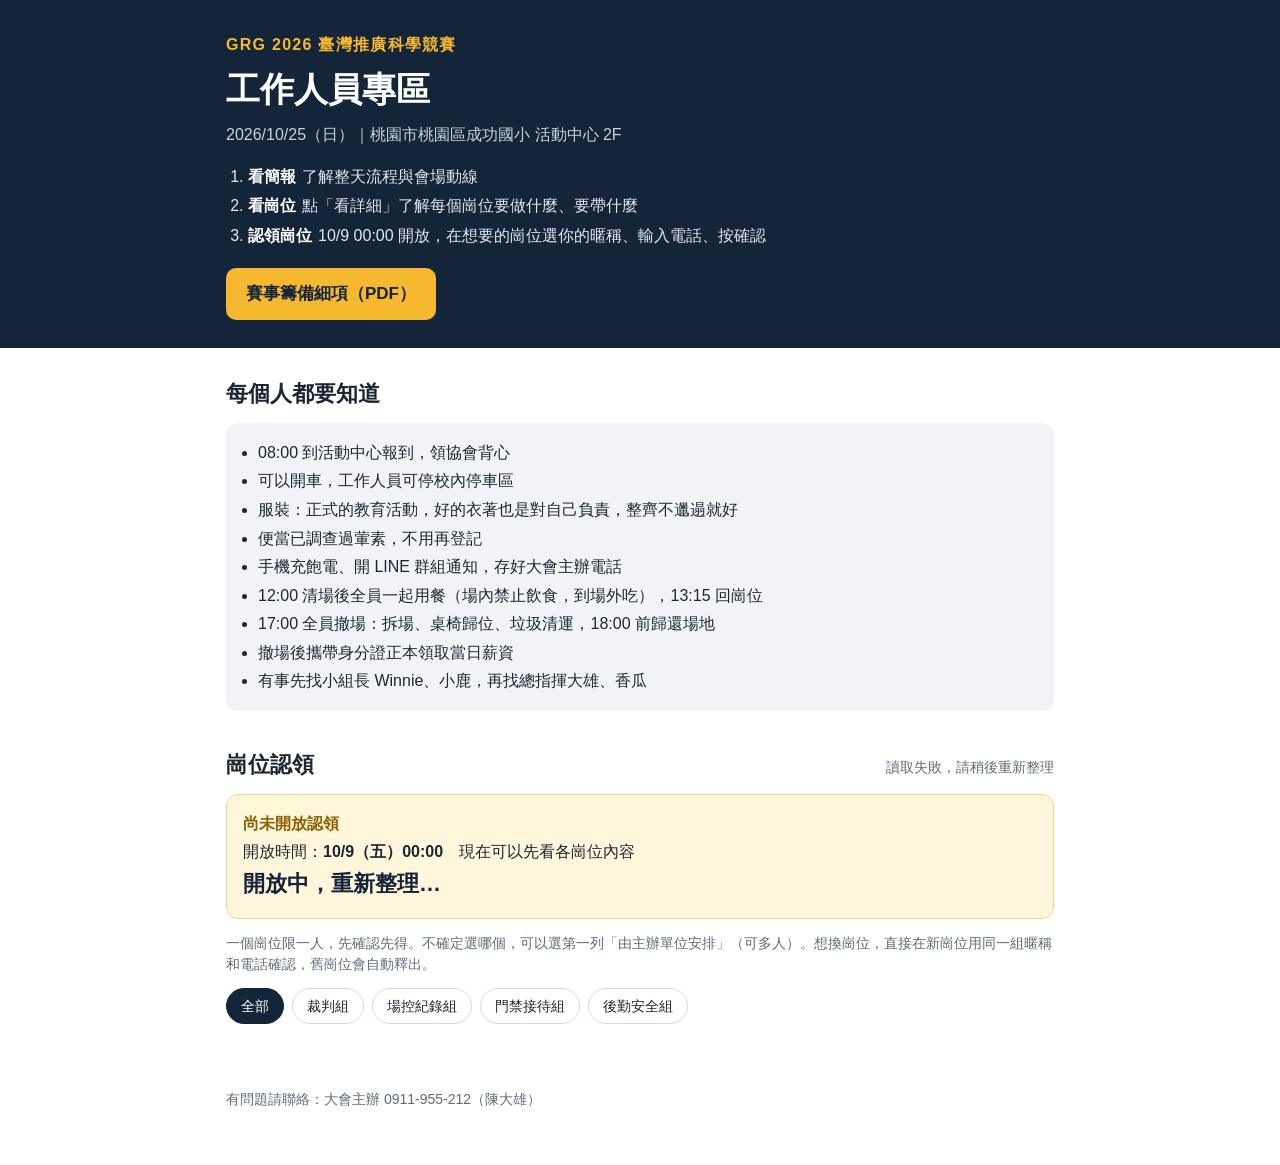
==== index.html @ 433b5f89 "開放時間星期修正：10/9 是星期五 Co-Authored-By: Claude Opus 5.5 <noreply@anthropic.com>" ====
<!doctype html>
<html lang="zh-Hant">
<head>
<meta charset="utf-8">
<meta name="viewport" content="width=device-width, initial-scale=1">
<meta name="robots" content="noindex, nofollow">
<title>GRG 2026 工作人員專區</title>
<link rel="stylesheet" href="style.css">
</head>
<body>
<header class="hero">
  <div class="wrap">
    <p class="kicker">GRG 2026 臺灣推廣科學競賽</p>
    <h1>工作人員專區</h1>
    <p class="meta" id="eventMeta"></p>
    <ol class="steps">
      <li><b>看簡報</b>了解整天流程與會場動線</li>
      <li><b>看崗位</b>點「看詳細」了解每個崗位要做什麼、要帶什麼</li>
      <li><b>認領崗位</b><span id="openText"></span>在想要的崗位選你的暱稱、輸入電話、按確認</li>
    </ol>
    <a class="btn-pdf" id="pdfBtn" target="_blank" rel="noopener">賽事籌備細項（PDF）</a>
  </div>
</header>

<main class="wrap">
  <section>
    <h2>每個人都要知道</h2>
    <ul class="common" id="common"></ul>
  </section>

  <section id="signup">
    <div class="sec-head">
      <h2>崗位認領</h2>
      <span class="count" id="countText"></span>
    </div>
    <div class="lockbox" id="lockbox">
      <p class="lock-title">尚未開放認領</p>
      <p>開放時間：<b>10/9（五）00:00</b>　現在可以先看各崗位內容</p>
      <p class="countdown" id="countdown"></p>
    </div>
    <p class="rule">一個崗位限一人，先確認先得。不確定選哪個，可以選第一列「由主辦單位安排」（可多人）。想換崗位，直接在新崗位用同一組暱稱和電話確認，舊崗位會自動釋出。</p>
    <div class="chips" id="chips"></div>
    <div class="rows" id="rows"></div>
  </section>

  <footer>
    <p id="contact"></p>
    <p class="demo" id="demoNote" hidden>示範模式：尚未連接後台，資料只存在這台裝置。</p>
  </footer>
</main>

<script src="config.js"></script>
<script src="roles.js"></script>
<script src="app.js"></script>
</body>
</html>
---- style.css ----
:root {
  --navy: #14253a; --red: #e23b32; --yellow: #f5b82e; --ink: #1d2733; --mute: #5e6b78;
  --line: #d5dbe1; --soft: #f1f3f6; --bg: #ffffff; --card: #ffffff;
  --g-race: #e23b32; --g-gate: #e0a21b; --g-score: #3a6fd8; --g-care: #1e9e8f;
}
* { box-sizing: border-box; }
body { margin: 0; background: var(--bg); color: var(--ink); font-family: "Microsoft JhengHei", "PingFang TC", "Noto Sans TC", sans-serif; line-height: 1.6; }
.wrap { max-width: 860px; margin: 0 auto; padding: 0 16px; }
h1 { font-size: 34px; margin: 4px 0 6px; }
h2 { font-size: 22px; margin: 0 0 12px; }

.hero { background: var(--navy); color: #fff; padding: 32px 0 28px; }
.kicker { color: var(--yellow); font-weight: 700; letter-spacing: .08em; margin: 0; }
.meta { color: #c9d3de; margin: 0 0 16px; }
.steps { margin: 0 0 20px; padding-left: 22px; color: #e3e8ee; }
.steps li { margin: 4px 0; }
.steps b { color: #fff; margin-right: 6px; }
.btn-pdf { display: inline-block; background: var(--yellow); color: var(--navy); font-weight: 700; padding: 12px 20px; border-radius: 10px; text-decoration: none; font-size: 17px; }
.btn-pdf:hover { filter: brightness(1.05); }

main section { padding: 28px 0 8px; }
.common { margin: 0; padding: 14px 14px 14px 32px; background: var(--soft); border-radius: 12px; }
.common li { margin: 3px 0; }

.sec-head { display: flex; align-items: baseline; justify-content: space-between; gap: 12px; }
.count { color: var(--mute); font-size: 14px; }
.chips { display: flex; flex-wrap: wrap; gap: 8px; margin: 0 0 14px; }
.chip { border: 1px solid var(--line); background: #fff; color: var(--ink); border-radius: 999px; padding: 6px 14px; font: inherit; font-size: 14px; font-weight: 400; cursor: pointer; }
.chip.on { background: var(--navy); color: #fff; border-color: var(--navy); }

.cards { display: grid; gap: 10px; }
details.card { border: 1px solid var(--line); border-radius: 12px; background: var(--card); overflow: hidden; }
details.card summary { list-style: none; cursor: pointer; padding: 12px 14px; display: grid; grid-template-columns: auto 1fr auto; gap: 4px 12px; align-items: center; }
details.card summary::-webkit-details-marker { display: none; }
.num { width: 40px; height: 40px; border-radius: 50%; color: #fff; display: grid; place-items: center; font-weight: 700; font-family: Arial, sans-serif; grid-row: span 2; }
.title { font-weight: 700; font-size: 16px; }
.short { color: var(--mute); font-size: 13.5px; grid-column: 2; }
.badge { font-size: 12.5px; padding: 3px 10px; border-radius: 999px; white-space: nowrap; grid-row: span 2; }
.badge.free { background: #e3f5ee; color: #13775f; }
.badge.taken { background: #fde8e6; color: #b42a22; }
.body { padding: 0 14px 14px; display: grid; gap: 10px; }
.body h4 { margin: 0 0 2px; font-size: 13.5px; color: var(--mute); }
.body ul { margin: 0; padding-left: 20px; }
.two { display: grid; grid-template-columns: 1fr 1fr; gap: 10px; }
.box { background: var(--soft); border-radius: 10px; padding: 10px 12px; }
.load { font-size: 13.5px; color: var(--mute); }

.lockbox { background: #fff6dc; border: 1px solid #f1d58a; border-radius: 12px; padding: 14px 16px; margin-bottom: 14px; }
.lockbox p { margin: 2px 0; }
.lock-title { font-weight: 700; color: #8a6200; }
.countdown { font-size: 22px; font-weight: 700; font-family: Arial, sans-serif; color: var(--navy); }
.form { display: grid; gap: 14px; background: var(--soft); padding: 16px; border-radius: 12px; }
.form.locked { opacity: .55; }
.form label { display: grid; gap: 6px; font-weight: 700; }
select, input { font: inherit; font-weight: 400; padding: 10px 12px; border: 1px solid var(--line); border-radius: 8px; background: #fff; width: 100%; }
.rule { margin: 0; font-size: 13.5px; color: var(--mute); }
.actions { display: flex; gap: 10px; flex-wrap: wrap; }
button { font: inherit; font-weight: 700; padding: 11px 20px; border-radius: 8px; border: 0; background: var(--red); color: #fff; cursor: pointer; }
button.ghost { background: #fff; color: var(--ink); border: 1px solid var(--line); }
button:disabled { cursor: not-allowed; opacity: .6; }
.msg { margin: 0; font-weight: 700; min-height: 1.6em; }
.msg.ok { color: #13775f; } .msg.err { color: #b42a22; }

table.status { width: 100%; border-collapse: collapse; font-size: 14.5px; }
.status th, .status td { border-bottom: 1px solid var(--line); padding: 7px 8px; text-align: left; }
.status th { color: var(--mute); font-weight: 700; }
.status td:first-child { width: 44px; color: var(--mute); font-family: Arial, sans-serif; }
.status .empty { color: #a9b4bf; }

footer { padding: 28px 0 40px; color: var(--mute); font-size: 14px; }
.demo { color: #8a6200; }

@media (max-width: 560px) {
  h1 { font-size: 28px; }
  .two { grid-template-columns: 1fr; }
  details.card summary { grid-template-columns: auto 1fr; }
  .badge { grid-row: auto; grid-column: 2; justify-self: start; }
}

/* ---------- 崗位認領列表 ---------- */
.rule { margin: 0 0 12px; }
.rows { display: grid; gap: 10px; }
.row { border: 1px solid var(--line); border-radius: 12px; padding: 12px 14px; background: #fff; display: grid; gap: 10px; }
.row.arrange { background: #fff8e6; border-color: #f1d58a; }
.row.is-taken { background: #fafbfc; }
.row-head { display: grid; grid-template-columns: auto 1fr auto; gap: 12px; align-items: center; }
.row-title { display: grid; }
.num.star { background: var(--yellow); color: var(--navy); font-size: 18px; grid-row: auto; }
.row-head .num, .row-head .badge { grid-row: auto; }
.names { margin: 0; font-size: 14.5px; }
.act { display: grid; grid-template-columns: 1.3fr 1fr auto; gap: 8px; align-items: center; }
.act select, .act input { padding: 9px 10px; }
.taken-act { grid-template-columns: 1fr auto; }
.who { font-weight: 700; color: #13775f; }
button.small { padding: 8px 14px; font-size: 14px; }
button.link { background: none; color: var(--mute); padding: 0; font-weight: 400; font-size: 13.5px; text-decoration: underline; justify-self: start; }
.row-hint { margin: -4px 0 0; font-size: 13px; color: #8a6200; }
.row-msg { margin: -2px 0 0; font-weight: 700; font-size: 14.5px; }
.row-msg.ok { color: #13775f; } .row-msg.err { color: #b42a22; }
.row details summary { cursor: pointer; color: var(--g-score); font-size: 14px; }
.row details .body { padding: 10px 0 0; }
@media (max-width: 560px) {
  .act { grid-template-columns: 1fr; }
  .act button { width: 100%; }
  .taken-act { grid-template-columns: 1fr auto; }
  .taken-act button { width: auto; }
}
.row-title .short { grid-column: auto; }
.sec-head { flex-wrap: wrap; }
.sec-head h2 { white-space: nowrap; }
@media (max-width: 560px) {
  .row-head .badge { grid-column: auto; justify-self: end; }
  .act { grid-template-columns: 1fr auto; }
  .act select { grid-column: 1 / -1; }
  .act button { width: auto; }
}
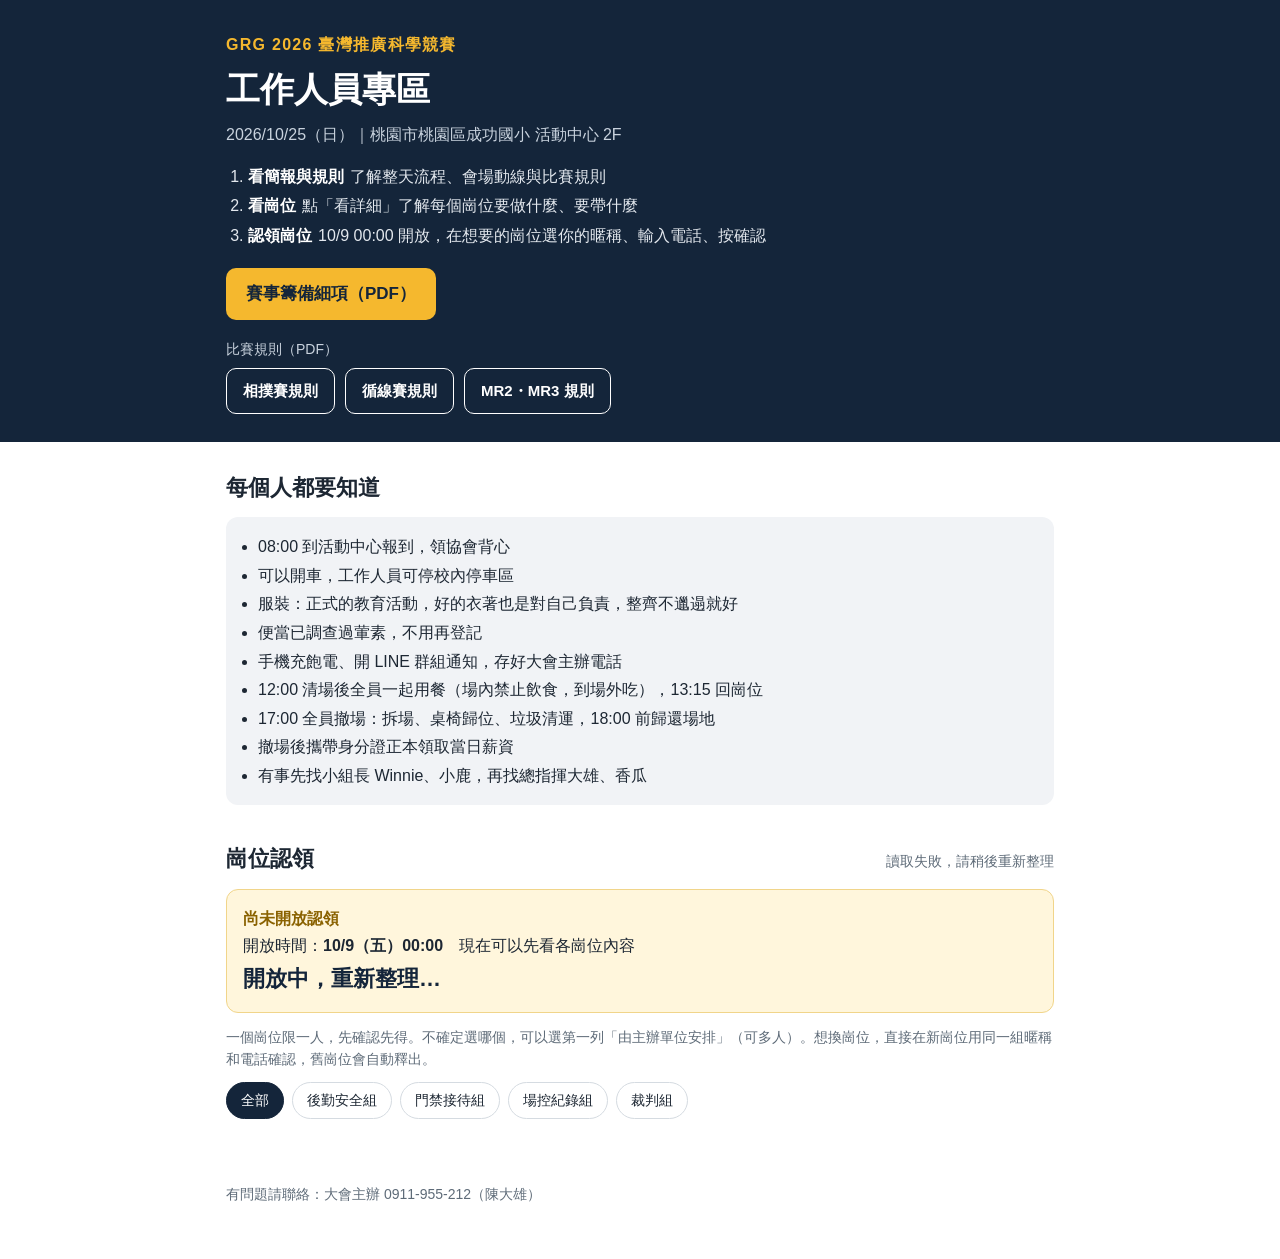
==== commit 8a31563f: "新增三份比賽規則 PDF 按鈕；拿掉各崗位「全天站立／走動」描述 Co-Authored-By: Claude Opus 5.5 <noreply@anthropic.com>" ====
--- a/index.html
+++ b/index.html
@@ -14,11 +14,19 @@
     <h1>工作人員專區</h1>
     <p class="meta" id="eventMeta"></p>
     <ol class="steps">
-      <li><b>看簡報</b>了解整天流程與會場動線</li>
+      <li><b>看簡報與規則</b>了解整天流程、會場動線與比賽規則</li>
       <li><b>看崗位</b>點「看詳細」了解每個崗位要做什麼、要帶什麼</li>
       <li><b>認領崗位</b><span id="openText"></span>在想要的崗位選你的暱稱、輸入電話、按確認</li>
     </ol>
-    <a class="btn-pdf" id="pdfBtn" target="_blank" rel="noopener">賽事籌備細項（PDF）</a>
+    <div class="btns">
+      <a class="btn-pdf" id="pdfBtn" target="_blank" rel="noopener">賽事籌備細項（PDF）</a>
+    </div>
+    <p class="rules-label">比賽規則（PDF）</p>
+    <div class="btns">
+      <a class="btn-rule" href="規則-相撲賽v5.pdf" target="_blank" rel="noopener">相撲賽規則</a>
+      <a class="btn-rule" href="規則-循線賽v5.pdf" target="_blank" rel="noopener">循線賽規則</a>
+      <a class="btn-rule" href="規則-MR2-MR3.pdf" target="_blank" rel="noopener">MR2・MR3 規則</a>
+    </div>
   </div>
 </header>
 
--- a/style.css
+++ b/style.css
@@ -114,3 +114,8 @@
   .act select { grid-column: 1 / -1; }
   .act button { width: auto; }
 }
+.fixed-tag { justify-self: end; font-size: 12.5px; color: var(--mute); background: var(--soft); border-radius: 999px; padding: 3px 10px; }
+.btns { display: flex; flex-wrap: wrap; gap: 10px; }
+.rules-label { margin: 18px 0 8px; color: #c9d3de; font-size: 14px; }
+.btn-rule { display: inline-block; background: transparent; color: #fff; border: 1.5px solid #fff; font-weight: 700; padding: 10px 16px; border-radius: 10px; text-decoration: none; font-size: 15px; }
+.btn-rule:hover { background: rgba(255,255,255,.12); }
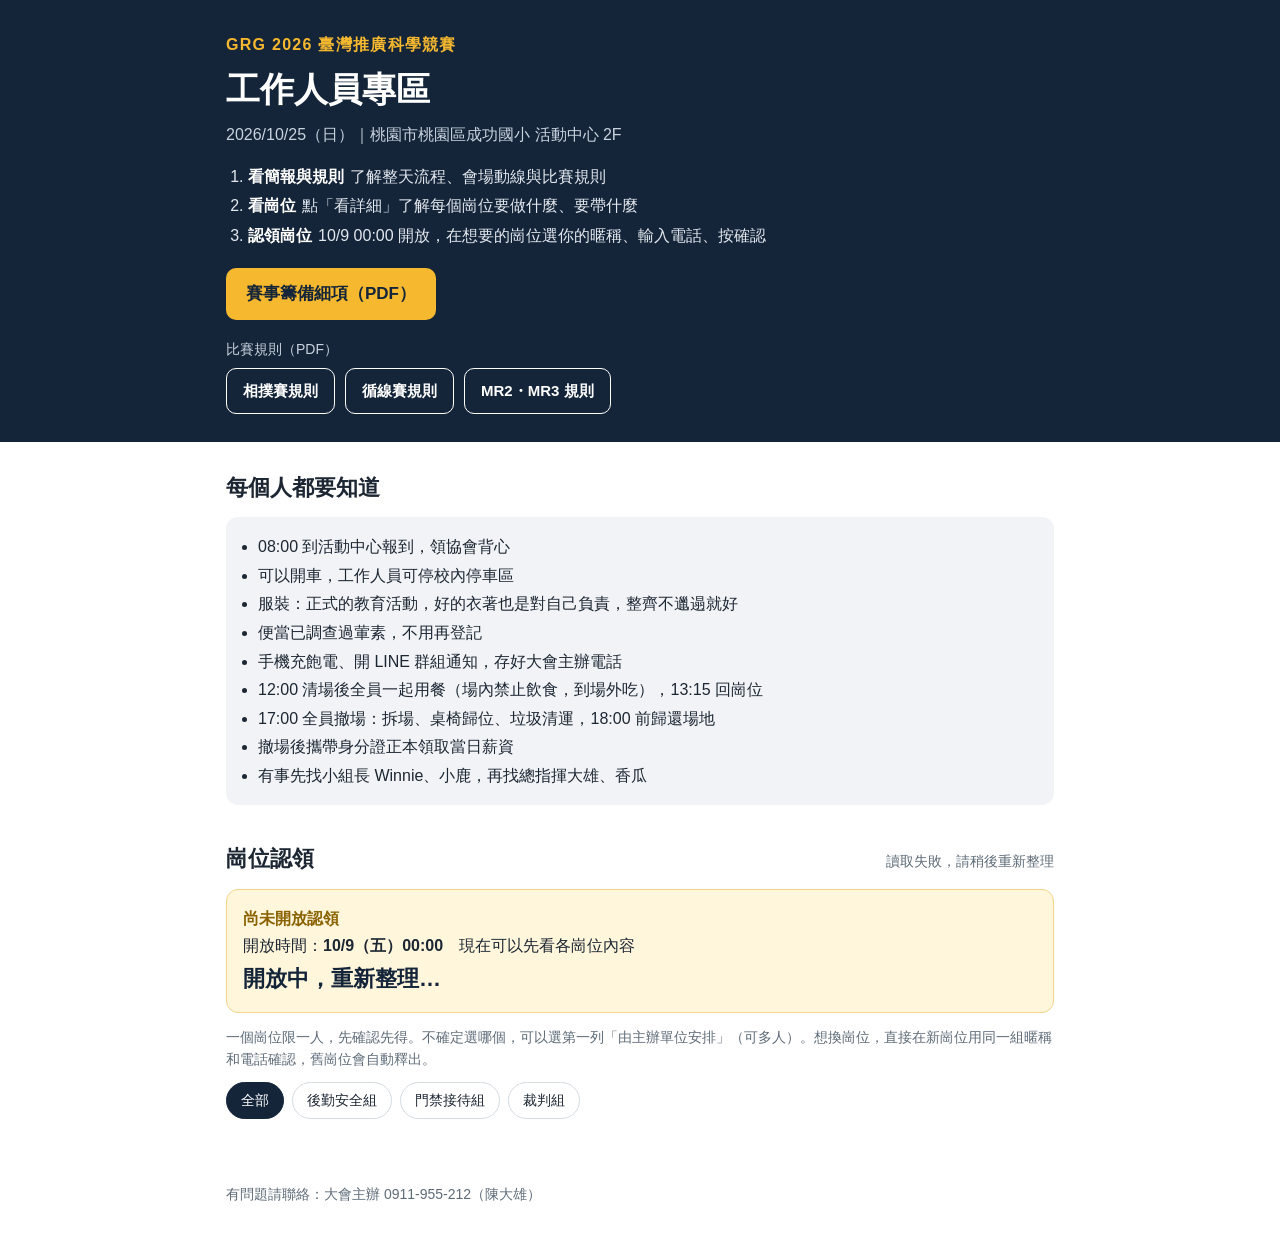
==== commit dfa26254: "相撲規則 v7：新增第 2.5 條名次與獎項及舉例 Co-Authored-By: Claude Opus 5.5 <noreply@anthropic.com>" ====
--- a/index.html
+++ b/index.html
@@ -23,8 +23,8 @@
     </div>
     <p class="rules-label">比賽規則（PDF）</p>
     <div class="btns">
-      <a class="btn-rule" href="規則-相撲賽v5.pdf" target="_blank" rel="noopener">相撲賽規則</a>
-      <a class="btn-rule" href="規則-循線賽v5.pdf" target="_blank" rel="noopener">循線賽規則</a>
+      <a class="btn-rule" href="規則-相撲賽v7.pdf" target="_blank" rel="noopener">相撲賽規則</a>
+      <a class="btn-rule" href="規則-循線賽v6.pdf" target="_blank" rel="noopener">循線賽規則</a>
       <a class="btn-rule" href="規則-MR2-MR3.pdf" target="_blank" rel="noopener">MR2・MR3 規則</a>
     </div>
   </div>
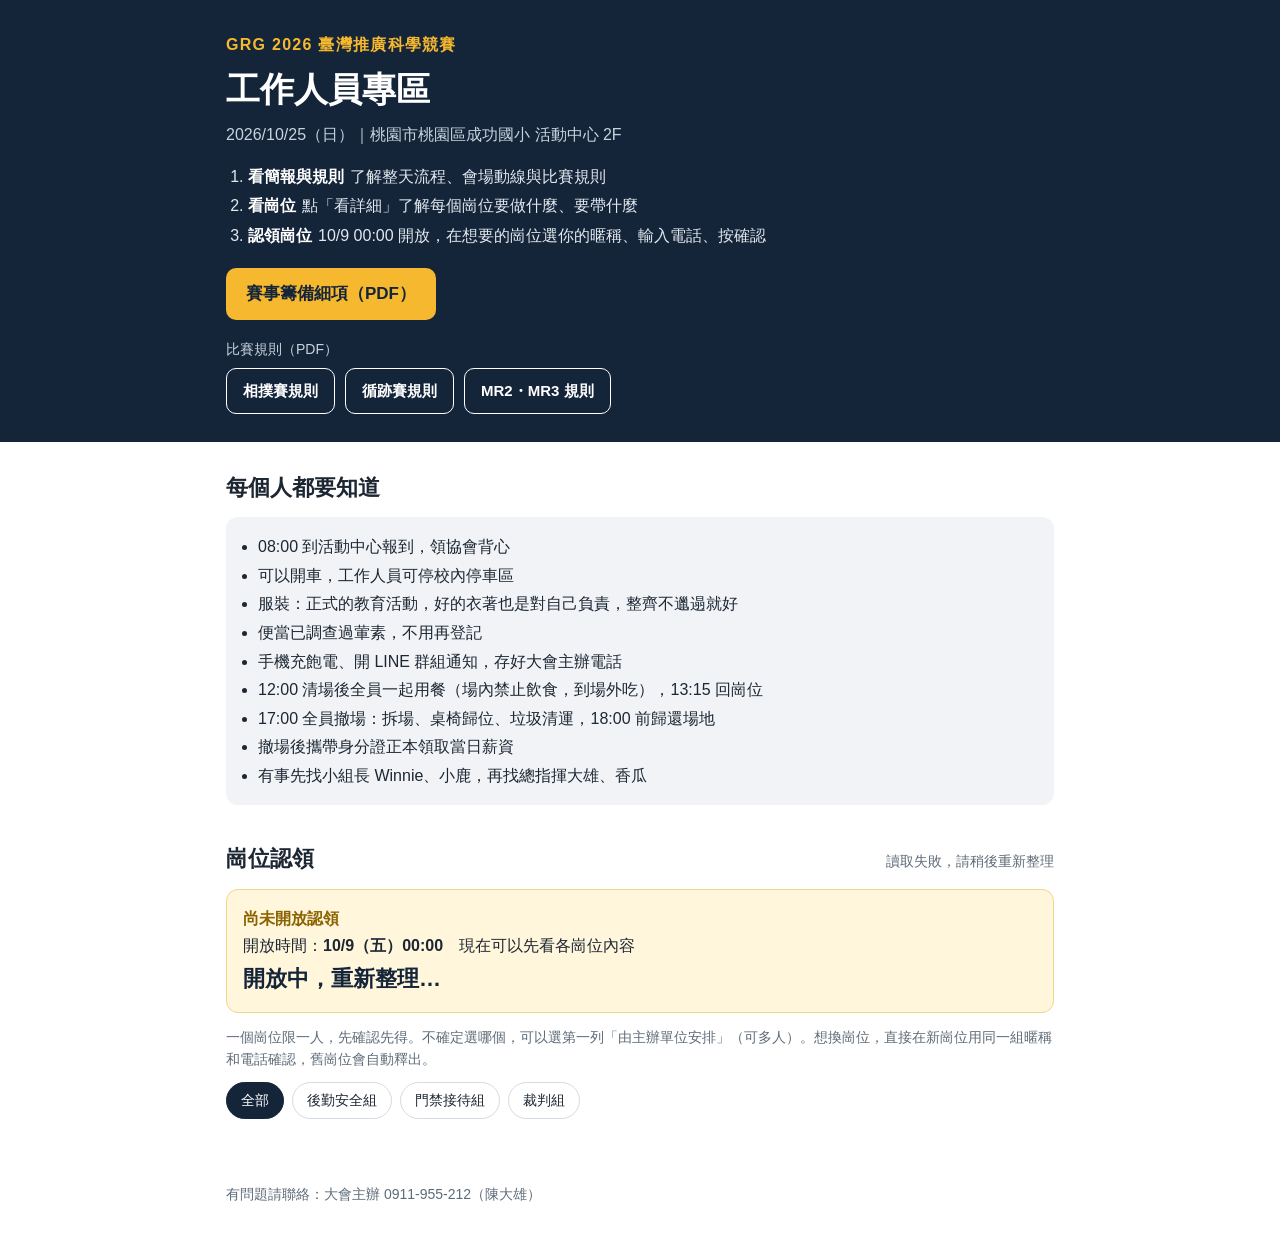
==== commit b8b2dcbd: "循跡賽規則 v7（名稱統一、2 回合取較佳、未完成排名、180 秒、組裝輔助、獎項） Co-Authored-By: Claude Opus 5.5 <noreply@anthropic.com>" ====
--- a/index.html
+++ b/index.html
@@ -23,8 +23,8 @@
     </div>
     <p class="rules-label">比賽規則（PDF）</p>
     <div class="btns">
-      <a class="btn-rule" href="規則-相撲賽v7.pdf" target="_blank" rel="noopener">相撲賽規則</a>
-      <a class="btn-rule" href="規則-循線賽v6.pdf" target="_blank" rel="noopener">循線賽規則</a>
+      <a class="btn-rule" href="規則-相撲賽v8.pdf" target="_blank" rel="noopener">相撲賽規則</a>
+      <a class="btn-rule" href="規則-循跡賽v7.pdf" target="_blank" rel="noopener">循跡賽規則</a>
       <a class="btn-rule" href="規則-MR2-MR3.pdf" target="_blank" rel="noopener">MR2・MR3 規則</a>
     </div>
   </div>
